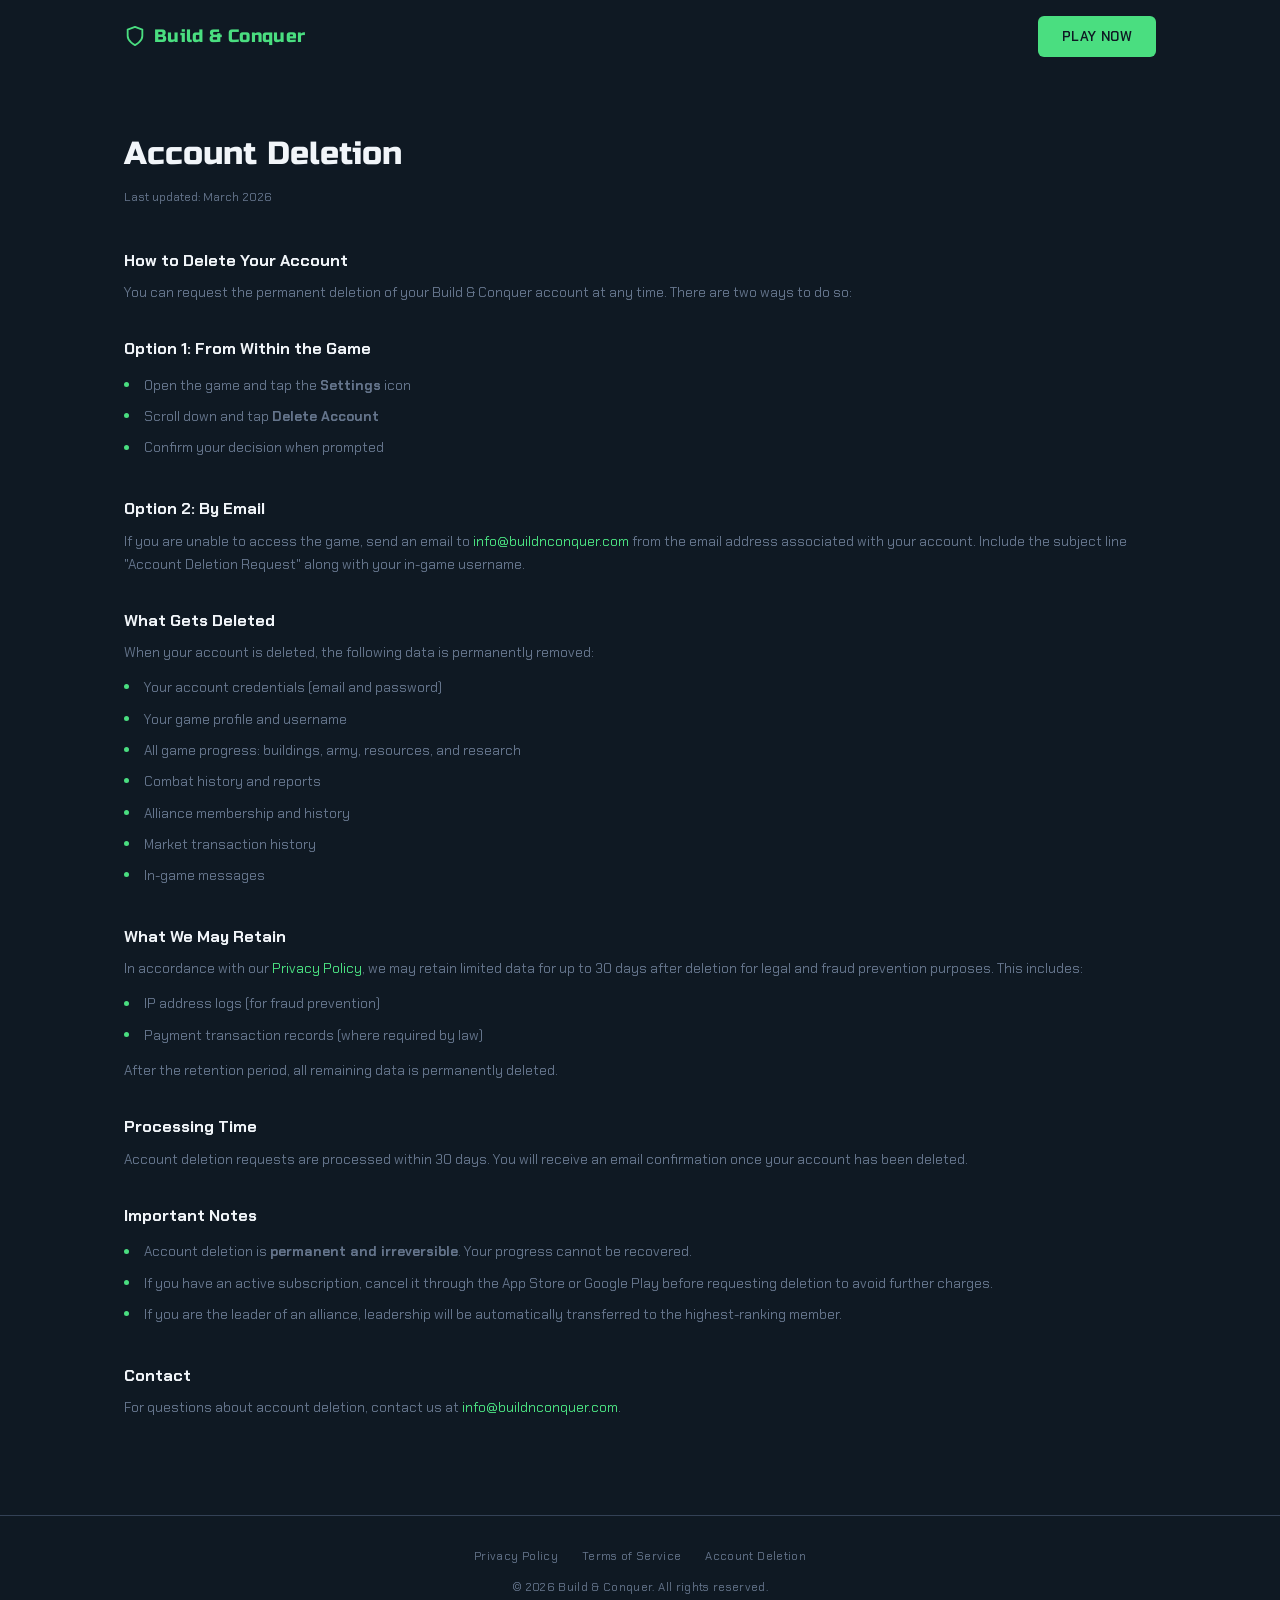
==== deletion.html @ 59bf1e30 "Add account deletion page and footer links" ====
<!DOCTYPE html>
<html lang="en">
<head>
  <meta charset="UTF-8">
  <meta name="viewport" content="width=device-width, initial-scale=1.0">
  <meta name="theme-color" content="#0f1923">
  <meta name="description" content="Build & Conquer - Account Deletion">
  <title>Account Deletion - Build & Conquer</title>
  <link rel="preconnect" href="https://fonts.googleapis.com">
  <link rel="preconnect" href="https://fonts.gstatic.com" crossorigin>
  <link href="https://fonts.googleapis.com/css2?family=Chakra+Petch:wght@300;400;500;600;700&family=Russo+One&display=swap" rel="stylesheet">
  <link rel="stylesheet" href="styles.css">
</head>
<body>

  <!-- Nav -->
  <nav class="nav scrolled" id="nav">
    <div class="container nav-inner">
      <a href="index.html" class="nav-logo">
        <svg viewBox="0 0 24 24" fill="none" stroke="currentColor" stroke-width="2" stroke-linecap="round" stroke-linejoin="round"><path d="M12 22s8-4 8-10V5l-8-3-8 3v7c0 6 8 10 8 10z"/></svg>
        Build &amp; Conquer
      </a>
      <a href="/register" class="btn btn-cta">Play Now</a>
    </div>
  </nav>

  <main class="legal-content">
    <div class="container">
      <h1>Account Deletion</h1>
      <p class="legal-updated">Last updated: March 2026</p>

      <section>
        <h2>How to Delete Your Account</h2>
        <p>You can request the permanent deletion of your Build & Conquer account at any time. There are two ways to do so:</p>
      </section>

      <section>
        <h2>Option 1: From Within the Game</h2>
        <ul>
          <li>Open the game and tap the <strong>Settings</strong> icon</li>
          <li>Scroll down and tap <strong>Delete Account</strong></li>
          <li>Confirm your decision when prompted</li>
        </ul>
      </section>

      <section>
        <h2>Option 2: By Email</h2>
        <p>If you are unable to access the game, send an email to <a href="mailto:info@buildnconquer.com">info@buildnconquer.com</a> from the email address associated with your account. Include the subject line "Account Deletion Request" along with your in-game username.</p>
      </section>

      <section>
        <h2>What Gets Deleted</h2>
        <p>When your account is deleted, the following data is permanently removed:</p>
        <ul>
          <li>Your account credentials (email and password)</li>
          <li>Your game profile and username</li>
          <li>All game progress: buildings, army, resources, and research</li>
          <li>Combat history and reports</li>
          <li>Alliance membership and history</li>
          <li>Market transaction history</li>
          <li>In-game messages</li>
        </ul>
      </section>

      <section>
        <h2>What We May Retain</h2>
        <p>In accordance with our <a href="privacy.html">Privacy Policy</a>, we may retain limited data for up to 30 days after deletion for legal and fraud prevention purposes. This includes:</p>
        <ul>
          <li>IP address logs (for fraud prevention)</li>
          <li>Payment transaction records (where required by law)</li>
        </ul>
        <p>After the retention period, all remaining data is permanently deleted.</p>
      </section>

      <section>
        <h2>Processing Time</h2>
        <p>Account deletion requests are processed within 30 days. You will receive an email confirmation once your account has been deleted.</p>
      </section>

      <section>
        <h2>Important Notes</h2>
        <ul>
          <li>Account deletion is <strong>permanent and irreversible</strong>. Your progress cannot be recovered.</li>
          <li>If you have an active subscription, cancel it through the App Store or Google Play before requesting deletion to avoid further charges.</li>
          <li>If you are the leader of an alliance, leadership will be automatically transferred to the highest-ranking member.</li>
        </ul>
      </section>

      <section>
        <h2>Contact</h2>
        <p>For questions about account deletion, contact us at <a href="mailto:info@buildnconquer.com">info@buildnconquer.com</a>.</p>
      </section>
    </div>
  </main>

  <!-- Footer -->
  <footer>
    <div class="container">
      <div class="footer-links">
        <a href="privacy.html">Privacy Policy</a>
        <a href="terms.html">Terms of Service</a>
        <a href="deletion.html">Account Deletion</a>
      </div>
      <p>&copy; 2026 Build &amp; Conquer. All rights reserved.</p>
    </div>
  </footer>

  <script>
    const nav = document.getElementById('nav');
    window.addEventListener('scroll', () => {
      nav.classList.toggle('scrolled', window.scrollY > 40);
    }, { passive: true });
  </script>

</body>
</html>
---- styles.css ----
:root {
  --bg: #0f1923;
  --surface: #162230;
  --primary: #1a2332;
  --primary-light: #243447;
  --accent: #4ade80;
  --accent-dark: #22c55e;
  --accent-glow: rgba(74, 222, 128, 0.25);
  --gold: #fbbf24;
  --gold-dark: #f59e0b;
  --info: #38bdf8;
  --info-dark: #0ea5e9;
  --danger: #ef4444;
  --danger-dark: #dc2626;
  --muted: #64748b;
  --border: #334155;
  --text: #e2e8f0;
  --text-bright: #f1f5f9;
}

*, *::before, *::after {
  box-sizing: border-box;
  margin: 0;
  padding: 0;
}

html {
  scroll-behavior: smooth;
}

body {
  font-family: 'Chakra Petch', -apple-system, BlinkMacSystemFont, sans-serif;
  background: var(--bg);
  color: var(--text);
  -webkit-font-smoothing: antialiased;
  -moz-osx-font-smoothing: grayscale;
  overflow-x: hidden;
  line-height: 1.6;
}

h1, h2, h3, .nav-logo, .highlight-number, .cta-title {
  font-family: 'Russo One', sans-serif;
  font-weight: 400;
}

.container {
  max-width: 1080px;
  margin: 0 auto;
  padding: 0 1.5rem;
}

a { text-decoration: none; color: inherit; }

/* ---- Scrollbar ---- */
::-webkit-scrollbar { width: 6px; }
::-webkit-scrollbar-track { background: var(--bg); }
::-webkit-scrollbar-thumb { background: var(--border); border-radius: 3px; }

/* ---- Nav ---- */
.nav {
  position: fixed;
  top: 0;
  left: 0;
  right: 0;
  z-index: 100;
  padding: 1rem 0;
  transition: background 0.3s, box-shadow 0.3s, padding 0.3s;
}

.nav.scrolled {
  background: rgba(15, 25, 35, 0.95);
  backdrop-filter: blur(12px);
  -webkit-backdrop-filter: blur(12px);
  box-shadow: 0 1px 0 var(--border);
  padding: 0.6rem 0;
}

.nav-inner {
  display: flex;
  align-items: center;
  justify-content: space-between;
}

.nav-logo {
  font-size: 1.15rem;
  color: var(--accent);
  letter-spacing: 0.02em;
  display: flex;
  align-items: center;
  gap: 0.5rem;
}

.nav-logo svg {
  width: 22px;
  height: 22px;
}

.btn {
  display: inline-flex;
  align-items: center;
  justify-content: center;
  font-family: 'Chakra Petch', sans-serif;
  font-weight: 600;
  border: none;
  cursor: pointer;
  transition: all 0.2s;
}

.btn-cta {
  background: var(--accent);
  color: var(--bg);
  padding: 0.6rem 1.5rem;
  border-radius: 6px;
  font-size: 0.85rem;
  letter-spacing: 0.03em;
  text-transform: uppercase;
}

.btn-cta:hover {
  background: var(--accent-dark);
  box-shadow: 0 0 20px var(--accent-glow);
  transform: translateY(-1px);
}

.btn-cta-large {
  padding: 1rem 3rem;
  font-size: 1.05rem;
  border-radius: 8px;
  box-shadow: 0 0 30px var(--accent-glow);
}

.btn-cta-large:hover {
  box-shadow: 0 0 50px var(--accent-glow), 0 0 80px rgba(74, 222, 128, 0.1);
}

/* ---- Icon helpers ---- */
.icon {
  display: inline-flex;
  align-items: center;
  justify-content: center;
  flex-shrink: 0;
}

.icon svg {
  width: 100%;
  height: 100%;
}

.icon-sm { width: 20px; height: 20px; }
.icon-md { width: 28px; height: 28px; }
.icon-lg { width: 36px; height: 36px; }
.icon-xl { width: 48px; height: 48px; }

/* ---- Section ---- */
.section {
  padding: 5rem 0;
  position: relative;
}

.section-alt {
  background: var(--surface);
}

.section-header {
  margin-bottom: 2.5rem;
}

.section-label {
  display: inline-flex;
  align-items: center;
  gap: 0.5rem;
  font-size: 0.7rem;
  font-weight: 700;
  text-transform: uppercase;
  letter-spacing: 0.15em;
  color: var(--muted);
  margin-bottom: 0.75rem;
}

.section-label::before {
  content: '';
  display: block;
  width: 20px;
  height: 1px;
  background: var(--muted);
}

.section-title {
  font-size: clamp(1.5rem, 4vw, 2rem);
  color: var(--text-bright);
  margin-bottom: 0.5rem;
  line-height: 1.2;
}

.section-subtitle {
  color: var(--muted);
  font-size: 0.9rem;
  max-width: 560px;
  line-height: 1.7;
}

/* ---- Hero ---- */
.hero {
  min-height: 100vh;
  display: flex;
  align-items: center;
  justify-content: center;
  text-align: center;
  position: relative;
  overflow: hidden;
}

.hero::before {
  content: '';
  position: absolute;
  inset: 0;
  background:
    radial-gradient(ellipse 80% 60% at 50% 40%, rgba(26, 35, 50, 0.8) 0%, transparent 70%),
    radial-gradient(circle at 50% 50%, rgba(74, 222, 128, 0.03) 0%, transparent 50%);
  pointer-events: none;
}

.hero-grid {
  position: absolute;
  inset: 0;
  background-image:
    linear-gradient(rgba(51, 65, 85, 0.08) 1px, transparent 1px),
    linear-gradient(90deg, rgba(51, 65, 85, 0.08) 1px, transparent 1px);
  background-size: 60px 60px;
  mask-image: radial-gradient(ellipse 70% 60% at 50% 50%, black 20%, transparent 70%);
  -webkit-mask-image: radial-gradient(ellipse 70% 60% at 50% 50%, black 20%, transparent 70%);
}

.hero-radar {
  position: absolute;
  width: 600px;
  height: 600px;
  top: 50%;
  left: 50%;
  transform: translate(-50%, -50%);
  border-radius: 50%;
  pointer-events: none;
  opacity: 0.08;
}

.hero-radar::before {
  content: '';
  position: absolute;
  inset: 0;
  border: 1px solid var(--accent);
  border-radius: 50%;
}

.hero-radar::after {
  content: '';
  position: absolute;
  top: 50%;
  left: 50%;
  width: 50%;
  height: 2px;
  background: linear-gradient(90deg, var(--accent), transparent);
  transform-origin: left center;
  animation: radar-sweep 6s linear infinite;
}

@keyframes radar-sweep {
  from { transform: rotate(0deg); }
  to { transform: rotate(360deg); }
}

.hero-content {
  position: relative;
  z-index: 2;
  padding: 2rem 1.5rem;
}

.hero-badge {
  display: inline-flex;
  align-items: center;
  gap: 0.5rem;
  text-transform: uppercase;
  letter-spacing: 0.25em;
  font-size: 0.7rem;
  font-weight: 600;
  color: var(--muted);
  margin-bottom: 1.5rem;
  padding: 0.4rem 1rem;
  border: 1px solid var(--border);
  border-radius: 4px;
  background: rgba(26, 35, 50, 0.5);
}

.hero-badge .dot {
  width: 6px;
  height: 6px;
  border-radius: 50%;
  background: var(--accent);
  animation: pulse-dot 2s ease-in-out infinite;
}

@keyframes pulse-dot {
  0%, 100% { opacity: 1; }
  50% { opacity: 0.3; }
}

.hero-title {
  font-size: clamp(2.75rem, 9vw, 5rem);
  color: var(--text-bright);
  line-height: 1.05;
  margin-bottom: 0.25rem;
}

.hero-title span {
  color: var(--accent);
}

.hero-tagline {
  font-size: clamp(1rem, 2.5vw, 1.2rem);
  color: var(--muted);
  margin-bottom: 2.5rem;
  font-weight: 400;
  letter-spacing: 0.02em;
}

.hero-cta-group {
  display: flex;
  align-items: center;
  justify-content: center;
  gap: 1rem;
  flex-wrap: wrap;
}

.hero-meta {
  display: flex;
  align-items: center;
  justify-content: center;
  gap: 0.35rem;
  font-size: 0.75rem;
  color: var(--muted);
  font-weight: 500;
}

/* ---- Store badges ---- */
.store-badge {
  display: inline-block;
  transition: transform 0.2s, opacity 0.2s;
  opacity: 0.9;
}

.store-badge:hover {
  transform: translateY(-2px);
  opacity: 1;
}

.store-badge img {
  height: 54px;
  width: auto;
  display: block;
}

@media (max-width: 400px) {
  .store-badge img {
    height: 44px;
  }
}

.scroll-indicator {
  position: absolute;
  bottom: 2rem;
  left: 50%;
  transform: translateX(-50%);
  animation: float-down 2.5s ease-in-out infinite;
  color: var(--muted);
}

.scroll-indicator svg {
  width: 24px;
  height: 24px;
}

@keyframes float-down {
  0%, 100% { transform: translateX(-50%) translateY(0); opacity: 0.6; }
  50% { transform: translateX(-50%) translateY(10px); opacity: 1; }
}

/* ---- Highlights ---- */
.highlights {
  padding: 3rem 0;
  border-bottom: 1px solid var(--border);
}

.highlights-grid {
  display: grid;
  grid-template-columns: repeat(2, 1fr);
  gap: 1rem;
}

.highlight-card {
  background: var(--primary);
  border: 1px solid var(--border);
  border-radius: 8px;
  padding: 1.25rem 1rem;
  text-align: center;
  position: relative;
  overflow: hidden;
}

.highlight-card::before {
  content: '';
  position: absolute;
  top: 0;
  left: 0;
  right: 0;
  height: 2px;
}

.highlight-card:nth-child(1)::before { background: var(--gold); }
.highlight-card:nth-child(2)::before { background: var(--danger); }
.highlight-card:nth-child(3)::before { background: var(--accent); }
.highlight-card:nth-child(4)::before { background: var(--info); }

.highlight-icon {
  margin-bottom: 0.5rem;
  display: flex;
  justify-content: center;
}

.highlight-icon svg {
  width: 28px;
  height: 28px;
}

.highlight-number {
  font-size: 1.3rem;
  line-height: 1.2;
}

.highlight-label {
  font-size: 0.7rem;
  color: var(--muted);
  text-transform: uppercase;
  letter-spacing: 0.05em;
  margin-top: 0.15rem;
  font-weight: 500;
}

/* ---- Cards Grid ---- */
.grid-2 {
  display: grid;
  grid-template-columns: 1fr;
  gap: 1rem;
}

.card {
  background: var(--primary);
  border: 1px solid var(--border);
  border-radius: 8px;
  padding: 1.5rem;
  transition: border-color 0.2s, transform 0.2s, box-shadow 0.2s;
  cursor: default;
}

.card:hover {
  border-color: var(--primary-light);
  transform: translateY(-2px);
}

.card-header {
  display: flex;
  align-items: center;
  gap: 0.75rem;
  margin-bottom: 0.75rem;
}

.card-icon-wrap {
  width: 40px;
  height: 40px;
  border-radius: 8px;
  display: flex;
  align-items: center;
  justify-content: center;
  flex-shrink: 0;
}

.card-icon-wrap svg {
  width: 22px;
  height: 22px;
}

.card-title {
  font-family: 'Chakra Petch', sans-serif;
  font-weight: 700;
  font-size: 0.95rem;
  color: var(--text-bright);
}

.card-text {
  color: var(--muted);
  font-size: 0.8rem;
  line-height: 1.6;
}

/* Category colors */
.card-production .card-icon-wrap { background: rgba(74, 222, 128, 0.1); }
.card-production .card-icon-wrap svg { color: var(--accent); }
.card-production { border-top: 2px solid rgba(74, 222, 128, 0.3); }

.card-military .card-icon-wrap { background: rgba(239, 68, 68, 0.1); }
.card-military .card-icon-wrap svg { color: var(--danger); }
.card-military { border-top: 2px solid rgba(239, 68, 68, 0.3); }

.card-defense .card-icon-wrap { background: rgba(56, 189, 248, 0.1); }
.card-defense .card-icon-wrap svg { color: var(--info); }
.card-defense { border-top: 2px solid rgba(56, 189, 248, 0.3); }

.card-support .card-icon-wrap { background: rgba(251, 191, 36, 0.1); }
.card-support .card-icon-wrap svg { color: var(--gold); }
.card-support { border-top: 2px solid rgba(251, 191, 36, 0.3); }

.category-badge {
  display: inline-block;
  font-size: 0.6rem;
  font-weight: 700;
  text-transform: uppercase;
  letter-spacing: 0.08em;
  padding: 0.15rem 0.5rem;
  border-radius: 3px;
}

.badge-production { background: rgba(74, 222, 128, 0.12); color: var(--accent); }
.badge-military { background: rgba(239, 68, 68, 0.12); color: var(--danger); }
.badge-defense { background: rgba(56, 189, 248, 0.12); color: var(--info); }
.badge-support { background: rgba(251, 191, 36, 0.12); color: var(--gold); }

/* ---- Resources ---- */
.resource-grid {
  display: grid;
  grid-template-columns: repeat(2, 1fr);
  gap: 1rem;
  margin-bottom: 2rem;
}

.resource-card {
  background: var(--primary);
  border: 1px solid var(--border);
  border-radius: 8px;
  padding: 1.25rem;
  text-align: center;
  transition: border-color 0.2s, transform 0.2s;
}

.resource-card:hover {
  border-color: var(--primary-light);
  transform: translateY(-1px);
}

.resource-icon {
  display: flex;
  justify-content: center;
  margin-bottom: 0.5rem;
}

.resource-icon svg {
  width: 32px;
  height: 32px;
}

.resource-name {
  font-weight: 700;
  font-size: 0.85rem;
  color: var(--text-bright);
}

.resource-desc {
  font-size: 0.7rem;
  color: var(--muted);
  margin-top: 0.1rem;
}

.advanced-resources {
  text-align: center;
}

.advanced-label {
  font-size: 0.65rem;
  color: var(--muted);
  text-transform: uppercase;
  letter-spacing: 0.15em;
  margin-bottom: 0.75rem;
  font-weight: 600;
}

.pill {
  display: inline-block;
  background: var(--primary-light);
  border: 1px solid var(--border);
  border-radius: 20px;
  padding: 0.3rem 0.8rem;
  font-size: 0.7rem;
  font-weight: 600;
  color: var(--muted);
  margin: 0.2rem;
  transition: border-color 0.2s, color 0.2s;
}

.pill:hover {
  border-color: var(--muted);
  color: var(--text);
}

/* ---- Split section ---- */
.split {
  display: grid;
  grid-template-columns: 1fr;
  gap: 2.5rem;
}

.panel {
  background: var(--primary);
  border: 1px solid var(--border);
  border-radius: 8px;
  padding: 1.5rem;
}

.panel-title {
  font-family: 'Chakra Petch', sans-serif;
  font-weight: 700;
  font-size: 1rem;
  display: flex;
  align-items: center;
  gap: 0.6rem;
  margin-bottom: 1.25rem;
  color: var(--text-bright);
}

.panel-title svg {
  width: 20px;
  height: 20px;
}

.unit-list {
  list-style: none;
}

.unit-list li {
  display: flex;
  align-items: center;
  gap: 0.75rem;
  padding: 0.7rem 0;
  border-bottom: 1px solid rgba(51, 65, 85, 0.5);
  font-size: 0.85rem;
}

.unit-list li:last-child { border-bottom: none; }

.unit-icon {
  width: 36px;
  height: 36px;
  border-radius: 6px;
  display: flex;
  align-items: center;
  justify-content: center;
  flex-shrink: 0;
}

.unit-icon svg {
  width: 20px;
  height: 20px;
}

.unit-icon.infantry { background: rgba(74, 222, 128, 0.1); color: var(--accent); }
.unit-icon.vehicle { background: rgba(251, 191, 36, 0.1); color: var(--gold); }
.unit-icon.aircraft { background: rgba(56, 189, 248, 0.1); color: var(--info); }
.unit-icon.naval { background: rgba(239, 68, 68, 0.1); color: var(--danger); }

.unit-name { font-weight: 600; color: var(--text-bright); }
.unit-desc { color: var(--muted); font-size: 0.8rem; }

.composition-note {
  margin-top: 1rem;
  padding: 0.75rem 1rem;
  background: rgba(74, 222, 128, 0.06);
  border: 1px solid rgba(74, 222, 128, 0.15);
  border-radius: 6px;
  font-size: 0.78rem;
  color: var(--accent);
  display: flex;
  align-items: center;
  gap: 0.5rem;
}

.combat-list {
  list-style: none;
}

.combat-list li {
  padding: 0.55rem 0;
  padding-left: 1.25rem;
  position: relative;
  font-size: 0.85rem;
  color: var(--text);
  line-height: 1.5;
}

.combat-list li::before {
  content: '';
  position: absolute;
  left: 0;
  top: 50%;
  transform: translateY(-50%);
  width: 5px;
  height: 5px;
  border-radius: 50%;
  background: var(--danger);
}

/* ---- Spy cards ---- */
.spy-grid {
  display: grid;
  grid-template-columns: 1fr;
  gap: 1rem;
}

.spy-card {
  background: var(--primary);
  border: 1px solid rgba(56, 189, 248, 0.12);
  border-radius: 8px;
  padding: 1.5rem;
  transition: border-color 0.2s, transform 0.2s;
}

.spy-card:hover {
  border-color: rgba(56, 189, 248, 0.3);
  transform: translateY(-2px);
}

.spy-card-icon {
  width: 44px;
  height: 44px;
  border-radius: 10px;
  background: rgba(56, 189, 248, 0.08);
  display: flex;
  align-items: center;
  justify-content: center;
  margin-bottom: 0.85rem;
}

.spy-card-icon svg {
  width: 22px;
  height: 22px;
  color: var(--info);
}

.spy-card-title {
  font-weight: 700;
  font-size: 0.9rem;
  color: var(--text-bright);
  margin-bottom: 0.35rem;
}

.spy-card-text {
  color: var(--muted);
  font-size: 0.8rem;
  line-height: 1.6;
}

/* ---- Research ---- */
.research-grid {
  display: grid;
  grid-template-columns: repeat(2, 1fr);
  gap: 1rem;
}

.research-card {
  background: var(--primary);
  border: 1px solid var(--border);
  border-radius: 8px;
  padding: 1.5rem;
  text-align: center;
  transition: border-color 0.2s, transform 0.2s;
}

.research-card:hover {
  border-color: var(--primary-light);
  transform: translateY(-2px);
}

.research-icon {
  width: 48px;
  height: 48px;
  border-radius: 12px;
  display: flex;
  align-items: center;
  justify-content: center;
  margin: 0 auto 0.75rem;
}

.research-icon svg {
  width: 24px;
  height: 24px;
}

.research-icon.combat { background: rgba(239, 68, 68, 0.1); color: var(--danger); }
.research-icon.economy { background: rgba(251, 191, 36, 0.1); color: var(--gold); }
.research-icon.intel { background: rgba(56, 189, 248, 0.1); color: var(--info); }
.research-icon.infra { background: rgba(74, 222, 128, 0.1); color: var(--accent); }

.research-name {
  font-weight: 700;
  font-size: 0.9rem;
  color: var(--text-bright);
  margin-bottom: 0.25rem;
}

.research-desc {
  font-size: 0.78rem;
  color: var(--muted);
  margin-bottom: 0.5rem;
}

.research-tier {
  font-size: 0.6rem;
  color: var(--muted);
  text-transform: uppercase;
  letter-spacing: 0.12em;
  font-weight: 600;
}

/* ---- Social (Market & Alliance) ---- */
.social-grid {
  display: grid;
  grid-template-columns: 1fr;
  gap: 1.5rem;
}

.social-card {
  background: var(--primary);
  border: 1px solid var(--border);
  border-radius: 8px;
  padding: 1.5rem;
}

.social-card.market { border-left: 3px solid var(--gold); }
.social-card.alliance { border-left: 3px solid var(--info); }

.social-title {
  font-family: 'Chakra Petch', sans-serif;
  font-weight: 700;
  font-size: 1.05rem;
  margin-bottom: 1rem;
  display: flex;
  align-items: center;
  gap: 0.6rem;
  color: var(--text-bright);
}

.social-title svg {
  width: 22px;
  height: 22px;
}

.feature-list {
  list-style: none;
}

.feature-list li {
  padding: 0.4rem 0;
  padding-left: 1.5rem;
  position: relative;
  font-size: 0.82rem;
  color: var(--text);
  line-height: 1.5;
}

.feature-list li::before {
  content: '';
  position: absolute;
  left: 0;
  top: 0.85rem;
  width: 8px;
  height: 1px;
}

.market .feature-list li::before { background: var(--gold); }
.alliance .feature-list li::before { background: var(--info); }

/* ---- Progression ---- */
.progression-grid {
  display: grid;
  grid-template-columns: 1fr;
  gap: 1rem;
}

.progression-card {
  background: var(--primary);
  border: 1px solid var(--border);
  border-radius: 8px;
  padding: 1.5rem;
  display: flex;
  gap: 1rem;
  align-items: flex-start;
  transition: border-color 0.2s;
}

.progression-card:hover {
  border-color: var(--primary-light);
}

.progression-icon {
  width: 48px;
  height: 48px;
  border-radius: 10px;
  display: flex;
  align-items: center;
  justify-content: center;
  flex-shrink: 0;
}

.progression-icon svg {
  width: 24px;
  height: 24px;
}

.progression-icon.achievements { background: rgba(251, 191, 36, 0.1); color: var(--gold); }
.progression-icon.rank { background: rgba(239, 68, 68, 0.1); color: var(--danger); }
.progression-icon.pass { background: rgba(74, 222, 128, 0.1); color: var(--accent); }

.progression-title {
  font-weight: 700;
  font-size: 0.9rem;
  color: var(--text-bright);
  margin-bottom: 0.25rem;
}

.progression-text {
  font-size: 0.8rem;
  color: var(--muted);
  line-height: 1.6;
}

/* ---- CTA Final ---- */
.cta-final {
  padding: 6rem 0;
  text-align: center;
  position: relative;
  overflow: hidden;
}

.cta-final::before {
  content: '';
  position: absolute;
  inset: 0;
  background: radial-gradient(ellipse 60% 50% at 50% 50%, rgba(74, 222, 128, 0.04) 0%, transparent 70%);
  pointer-events: none;
}

.cta-title {
  font-size: clamp(1.75rem, 5vw, 2.75rem);
  color: var(--text-bright);
  margin-bottom: 0.5rem;
  position: relative;
}

.cta-subtitle {
  color: var(--muted);
  margin-bottom: 2.5rem;
  font-size: 1rem;
  position: relative;
}

/* ---- HUD decoration ---- */
.hud-bracket {
  position: relative;
}

.hud-bracket::before,
.hud-bracket::after {
  content: '';
  position: absolute;
  width: 20px;
  height: 20px;
  pointer-events: none;
  opacity: 0.2;
}

.hud-bracket::before {
  top: -8px;
  left: -8px;
  border-top: 2px solid var(--accent);
  border-left: 2px solid var(--accent);
}

.hud-bracket::after {
  bottom: -8px;
  right: -8px;
  border-bottom: 2px solid var(--accent);
  border-right: 2px solid var(--accent);
}

/* ---- Legal pages ---- */
.legal-content {
  padding: 6rem 0 3rem;
}

.legal-content h1 {
  font-size: clamp(1.5rem, 4vw, 2rem);
  color: var(--text-bright);
  margin-bottom: 0.5rem;
}

.legal-content .legal-updated {
  font-size: 0.75rem;
  color: var(--muted);
  margin-bottom: 2.5rem;
}

.legal-content section {
  margin-bottom: 2rem;
}

.legal-content h2 {
  font-size: 1rem;
  color: var(--text-bright);
  margin-bottom: 0.5rem;
  font-family: 'Chakra Petch', sans-serif;
  font-weight: 700;
}

.legal-content p {
  font-size: 0.85rem;
  color: var(--muted);
  line-height: 1.7;
  margin-bottom: 0.5rem;
}

.legal-content ul {
  list-style: none;
  margin: 0.5rem 0;
}

.legal-content li {
  padding: 0.3rem 0;
  padding-left: 1.25rem;
  position: relative;
  font-size: 0.85rem;
  color: var(--muted);
  line-height: 1.6;
}

.legal-content li::before {
  content: '';
  position: absolute;
  left: 0;
  top: 0.75rem;
  width: 5px;
  height: 5px;
  border-radius: 50%;
  background: var(--accent);
}

.legal-content .subtitle {
  font-weight: 600;
  color: var(--text);
  font-size: 0.85rem;
  margin-bottom: 0.25rem;
  margin-top: 0.75rem;
}

.legal-content a {
  color: var(--accent);
}

.legal-content a:hover {
  text-decoration: underline;
}

/* ---- Footer ---- */
footer {
  border-top: 1px solid var(--border);
  padding: 2rem 0;
  text-align: center;
  color: var(--muted);
  font-size: 0.72rem;
  letter-spacing: 0.03em;
}

.footer-links {
  display: flex;
  justify-content: center;
  gap: 1.5rem;
  margin-bottom: 0.75rem;
}

.footer-links a {
  color: var(--muted);
  text-decoration: none;
  transition: color 0.2s;
}

.footer-links a:hover {
  color: var(--accent);
}

/* ---- Scroll reveal ---- */
.reveal {
  opacity: 0;
  transform: translateY(20px);
  transition: opacity 0.6s ease, transform 0.6s ease;
}

.reveal.visible {
  opacity: 1;
  transform: translateY(0);
}

@media (prefers-reduced-motion: reduce) {
  .reveal {
    opacity: 1;
    transform: none;
    transition: none;
  }
  .hero-radar::after { animation: none; }
  .hero-badge .dot { animation: none; }
  .scroll-indicator { animation: none; }
  html { scroll-behavior: auto; }
}

/* ---- Desktop ---- */
@media (min-width: 768px) {
  .section { padding: 6rem 0; }

  .grid-2 { grid-template-columns: repeat(2, 1fr); gap: 1.25rem; }

  .highlights-grid { grid-template-columns: repeat(4, 1fr); }

  .resource-grid { grid-template-columns: repeat(4, 1fr); }

  .split { grid-template-columns: 1fr 1fr; }

  .spy-grid { grid-template-columns: repeat(3, 1fr); }

  .social-grid { grid-template-columns: 1fr 1fr; }

  .progression-grid { grid-template-columns: repeat(3, 1fr); }

  .progression-card {
    flex-direction: column;
    text-align: center;
  }

  .progression-icon { align-self: center; }

  .legal-content { padding: 8rem 0 4rem; }
}
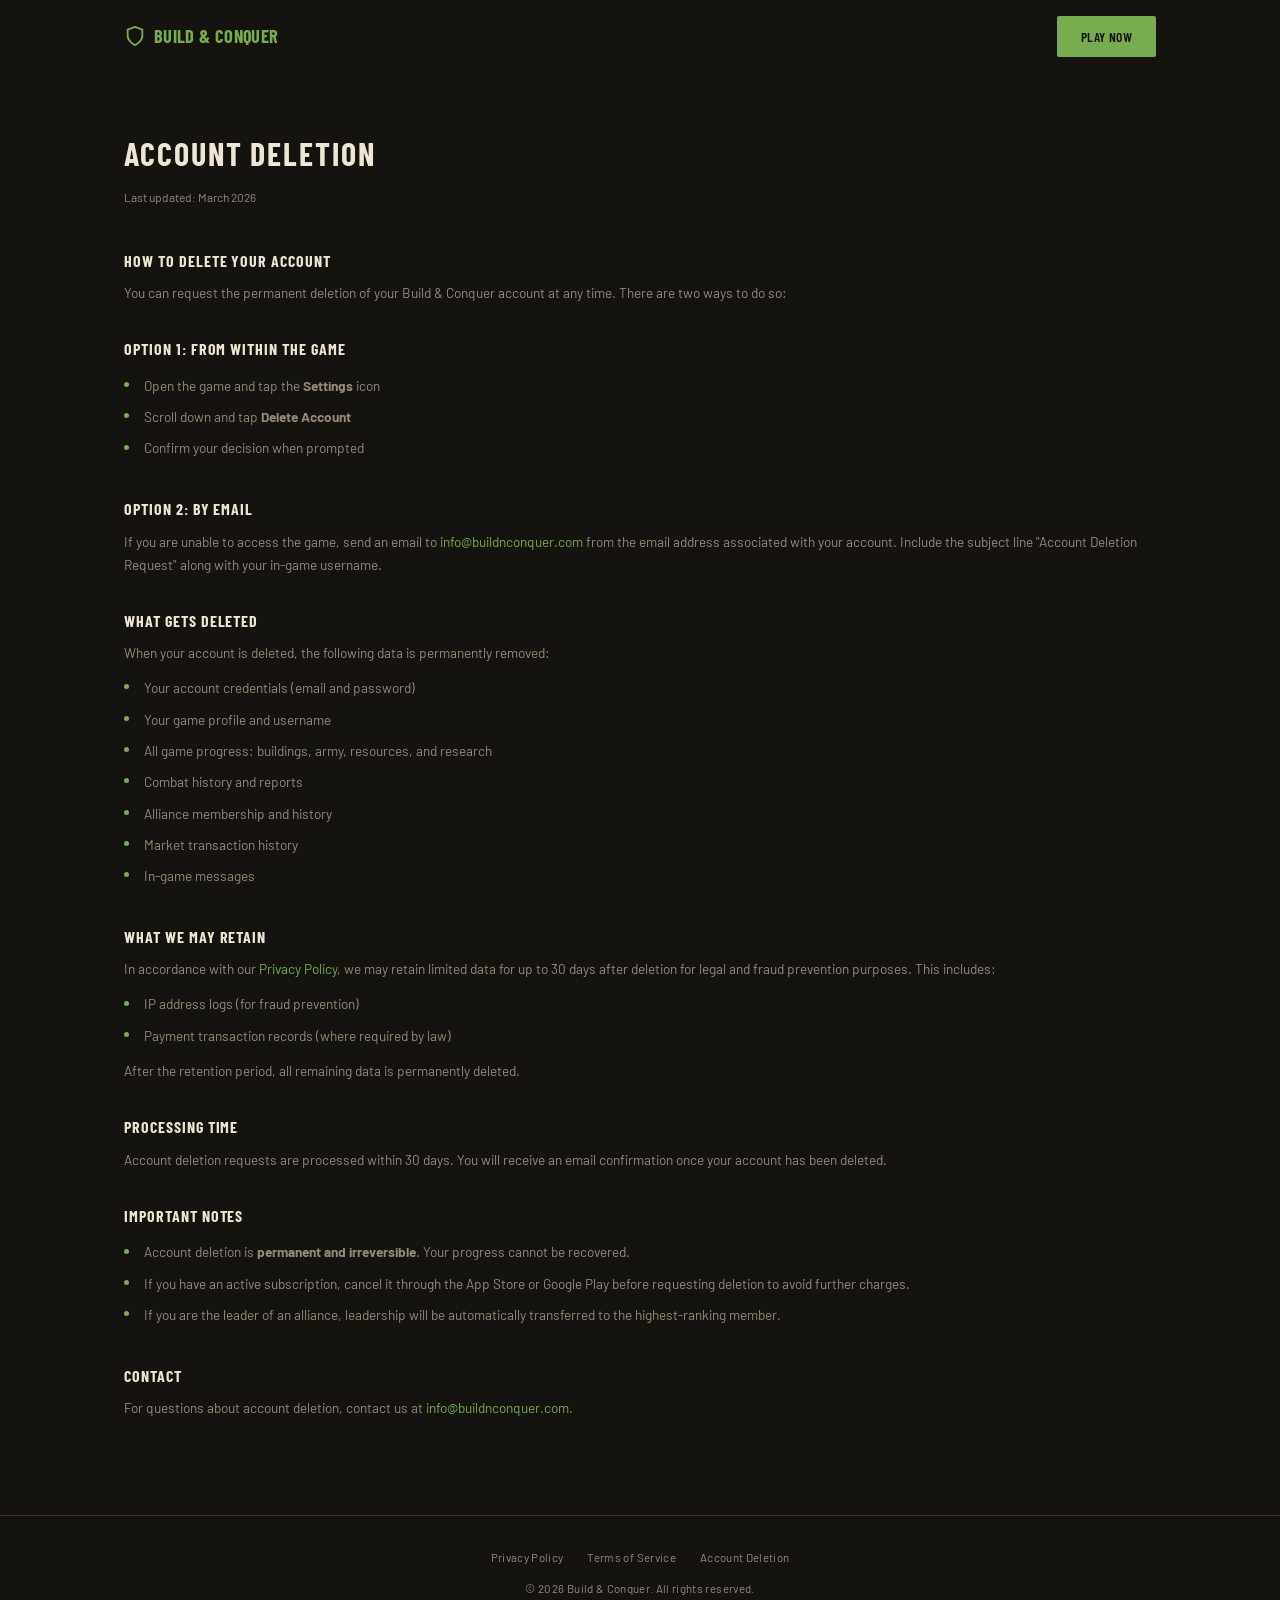
==== commit 651f8d17: "Re-theme to the Plotting Table redesign - Palette: warm night map, paper ink, army green (tokens in " ====
--- a/deletion.html
+++ b/deletion.html
@@ -8,7 +8,9 @@
   <title>Account Deletion - Build & Conquer</title>
   <link rel="preconnect" href="https://fonts.googleapis.com">
   <link rel="preconnect" href="https://fonts.gstatic.com" crossorigin>
-  <link href="https://fonts.googleapis.com/css2?family=Chakra+Petch:wght@300;400;500;600;700&family=Russo+One&display=swap" rel="stylesheet">
+  <link href="https://fonts.googleapis.com/css2?family=Barlow:wght@400;500;600;700&family=Barlow+Condensed:wght@500;600;700&display=swap" rel="stylesheet">
+  <link rel="icon" type="image/png" href="favicon.png">
+  <link rel="apple-touch-icon" href="apple-touch-icon.png">
   <link rel="stylesheet" href="styles.css">
 </head>
 <body>
--- a/styles.css
+++ b/styles.css
@@ -1,21 +1,22 @@
 :root {
-  --bg: #0f1923;
-  --surface: #162230;
-  --primary: #1a2332;
-  --primary-light: #243447;
-  --accent: #4ade80;
-  --accent-dark: #22c55e;
-  --accent-glow: rgba(74, 222, 128, 0.25);
-  --gold: #fbbf24;
-  --gold-dark: #f59e0b;
-  --info: #38bdf8;
-  --info-dark: #0ea5e9;
-  --danger: #ef4444;
-  --danger-dark: #dc2626;
-  --muted: #64748b;
-  --border: #334155;
-  --text: #e2e8f0;
-  --text-bright: #f1f5f9;
+  /* Plotting Table palette (app DESIGN.md): warm night map, paper ink, army green */
+  --bg: #15130f;
+  --surface: #1b1813;
+  --primary: #110f0c;
+  --primary-light: #221e18;
+  --accent: #77ad4e;
+  --accent-dark: #5e8f3b;
+  --accent-glow: rgba(0, 0, 0, 0.45);
+  --gold: #e8d15b;
+  --gold-dark: #cfb43c;
+  --info: #e8a447;
+  --info-dark: #c98a33;
+  --danger: #f07263;
+  --danger-dark: #d9574a;
+  --muted: #958b7a;
+  --border: #3a342a;
+  --text: #e2dac8;
+  --text-bright: #eee6d4;
 }
 
 *, *::before, *::after {
@@ -29,7 +30,7 @@
 }
 
 body {
-  font-family: 'Chakra Petch', -apple-system, BlinkMacSystemFont, sans-serif;
+  font-family: 'Barlow', -apple-system, BlinkMacSystemFont, sans-serif;
   background: var(--bg);
   color: var(--text);
   -webkit-font-smoothing: antialiased;
@@ -39,8 +40,10 @@
 }
 
 h1, h2, h3, .nav-logo, .highlight-number, .cta-title {
-  font-family: 'Russo One', sans-serif;
-  font-weight: 400;
+  font-family: 'Barlow Condensed', sans-serif;
+  font-weight: 700;
+  text-transform: uppercase;
+  letter-spacing: 0.06em;
 }
 
 .container {
@@ -68,7 +71,7 @@
 }
 
 .nav.scrolled {
-  background: rgba(15, 25, 35, 0.95);
+  background: rgba(21, 19, 15, 0.95);
   backdrop-filter: blur(12px);
   -webkit-backdrop-filter: blur(12px);
   box-shadow: 0 1px 0 var(--border);
@@ -99,7 +102,7 @@
   display: inline-flex;
   align-items: center;
   justify-content: center;
-  font-family: 'Chakra Petch', sans-serif;
+  font-family: 'Barlow Condensed', sans-serif;
   font-weight: 600;
   border: none;
   cursor: pointer;
@@ -110,7 +113,7 @@
   background: var(--accent);
   color: var(--bg);
   padding: 0.6rem 1.5rem;
-  border-radius: 6px;
+  border-radius: 2px;
   font-size: 0.85rem;
   letter-spacing: 0.03em;
   text-transform: uppercase;
@@ -118,19 +121,19 @@
 
 .btn-cta:hover {
   background: var(--accent-dark);
-  box-shadow: 0 0 20px var(--accent-glow);
+  box-shadow: 0 6px 16px var(--accent-glow);
   transform: translateY(-1px);
 }
 
 .btn-cta-large {
   padding: 1rem 3rem;
   font-size: 1.05rem;
-  border-radius: 8px;
-  box-shadow: 0 0 30px var(--accent-glow);
+  border-radius: 3px;
+  box-shadow: 0 10px 24px var(--accent-glow);
 }
 
 .btn-cta-large:hover {
-  box-shadow: 0 0 50px var(--accent-glow), 0 0 80px rgba(74, 222, 128, 0.1);
+  box-shadow: 0 14px 30px var(--accent-glow);
 }
 
 /* ---- Icon helpers ---- */
@@ -215,8 +218,8 @@
   position: absolute;
   inset: 0;
   background:
-    radial-gradient(ellipse 80% 60% at 50% 40%, rgba(26, 35, 50, 0.8) 0%, transparent 70%),
-    radial-gradient(circle at 50% 50%, rgba(74, 222, 128, 0.03) 0%, transparent 50%);
+    radial-gradient(ellipse 80% 60% at 50% 40%, rgba(17, 15, 12, 0.8) 0%, transparent 70%),
+    radial-gradient(circle at 50% 50%, rgba(119, 173, 78, 0.03) 0%, transparent 50%);
   pointer-events: none;
 }
 
@@ -224,8 +227,8 @@
   position: absolute;
   inset: 0;
   background-image:
-    linear-gradient(rgba(51, 65, 85, 0.08) 1px, transparent 1px),
-    linear-gradient(90deg, rgba(51, 65, 85, 0.08) 1px, transparent 1px);
+    linear-gradient(rgba(58, 52, 42, 0.08) 1px, transparent 1px),
+    linear-gradient(90deg, rgba(58, 52, 42, 0.08) 1px, transparent 1px);
   background-size: 60px 60px;
   mask-image: radial-gradient(ellipse 70% 60% at 50% 50%, black 20%, transparent 70%);
   -webkit-mask-image: radial-gradient(ellipse 70% 60% at 50% 50%, black 20%, transparent 70%);
@@ -287,7 +290,7 @@
   padding: 0.4rem 1rem;
   border: 1px solid var(--border);
   border-radius: 4px;
-  background: rgba(26, 35, 50, 0.5);
+  background: rgba(17, 15, 12, 0.5);
 }
 
 .hero-badge .dot {
@@ -358,9 +361,17 @@
   display: block;
 }
 
+.store-badge--google img {
+  height: 76px;
+}
+
 @media (max-width: 400px) {
   .store-badge img {
     height: 44px;
+  }
+
+  .store-badge--google img {
+    height: 62px;
   }
 }
 
@@ -398,7 +409,7 @@
 .highlight-card {
   background: var(--primary);
   border: 1px solid var(--border);
-  border-radius: 8px;
+  border-radius: 3px;
   padding: 1.25rem 1rem;
   text-align: center;
   position: relative;
@@ -454,7 +465,7 @@
 .card {
   background: var(--primary);
   border: 1px solid var(--border);
-  border-radius: 8px;
+  border-radius: 3px;
   padding: 1.5rem;
   transition: border-color 0.2s, transform 0.2s, box-shadow 0.2s;
   cursor: default;
@@ -475,7 +486,7 @@
 .card-icon-wrap {
   width: 40px;
   height: 40px;
-  border-radius: 8px;
+  border-radius: 3px;
   display: flex;
   align-items: center;
   justify-content: center;
@@ -488,7 +499,7 @@
 }
 
 .card-title {
-  font-family: 'Chakra Petch', sans-serif;
+  font-family: 'Barlow Condensed', sans-serif;
   font-weight: 700;
   font-size: 0.95rem;
   color: var(--text-bright);
@@ -501,21 +512,21 @@
 }
 
 /* Category colors */
-.card-production .card-icon-wrap { background: rgba(74, 222, 128, 0.1); }
+.card-production .card-icon-wrap { background: rgba(119, 173, 78, 0.1); }
 .card-production .card-icon-wrap svg { color: var(--accent); }
-.card-production { border-top: 2px solid rgba(74, 222, 128, 0.3); }
-
-.card-military .card-icon-wrap { background: rgba(239, 68, 68, 0.1); }
+.card-production { border-top: 2px solid rgba(119, 173, 78, 0.3); }
+
+.card-military .card-icon-wrap { background: rgba(240, 114, 99, 0.1); }
 .card-military .card-icon-wrap svg { color: var(--danger); }
-.card-military { border-top: 2px solid rgba(239, 68, 68, 0.3); }
-
-.card-defense .card-icon-wrap { background: rgba(56, 189, 248, 0.1); }
+.card-military { border-top: 2px solid rgba(240, 114, 99, 0.3); }
+
+.card-defense .card-icon-wrap { background: rgba(232, 164, 71, 0.1); }
 .card-defense .card-icon-wrap svg { color: var(--info); }
-.card-defense { border-top: 2px solid rgba(56, 189, 248, 0.3); }
-
-.card-support .card-icon-wrap { background: rgba(251, 191, 36, 0.1); }
+.card-defense { border-top: 2px solid rgba(232, 164, 71, 0.3); }
+
+.card-support .card-icon-wrap { background: rgba(232, 209, 91, 0.1); }
 .card-support .card-icon-wrap svg { color: var(--gold); }
-.card-support { border-top: 2px solid rgba(251, 191, 36, 0.3); }
+.card-support { border-top: 2px solid rgba(232, 209, 91, 0.3); }
 
 .category-badge {
   display: inline-block;
@@ -527,10 +538,10 @@
   border-radius: 3px;
 }
 
-.badge-production { background: rgba(74, 222, 128, 0.12); color: var(--accent); }
-.badge-military { background: rgba(239, 68, 68, 0.12); color: var(--danger); }
-.badge-defense { background: rgba(56, 189, 248, 0.12); color: var(--info); }
-.badge-support { background: rgba(251, 191, 36, 0.12); color: var(--gold); }
+.badge-production { background: rgba(119, 173, 78, 0.12); color: var(--accent); }
+.badge-military { background: rgba(240, 114, 99, 0.12); color: var(--danger); }
+.badge-defense { background: rgba(232, 164, 71, 0.12); color: var(--info); }
+.badge-support { background: rgba(232, 209, 91, 0.12); color: var(--gold); }
 
 /* ---- Resources ---- */
 .resource-grid {
@@ -543,7 +554,7 @@
 .resource-card {
   background: var(--primary);
   border: 1px solid var(--border);
-  border-radius: 8px;
+  border-radius: 3px;
   padding: 1.25rem;
   text-align: center;
   transition: border-color 0.2s, transform 0.2s;
@@ -594,7 +605,7 @@
   display: inline-block;
   background: var(--primary-light);
   border: 1px solid var(--border);
-  border-radius: 20px;
+  border-radius: 4px;
   padding: 0.3rem 0.8rem;
   font-size: 0.7rem;
   font-weight: 600;
@@ -618,12 +629,12 @@
 .panel {
   background: var(--primary);
   border: 1px solid var(--border);
-  border-radius: 8px;
+  border-radius: 3px;
   padding: 1.5rem;
 }
 
 .panel-title {
-  font-family: 'Chakra Petch', sans-serif;
+  font-family: 'Barlow Condensed', sans-serif;
   font-weight: 700;
   font-size: 1rem;
   display: flex;
@@ -647,7 +658,7 @@
   align-items: center;
   gap: 0.75rem;
   padding: 0.7rem 0;
-  border-bottom: 1px solid rgba(51, 65, 85, 0.5);
+  border-bottom: 1px solid rgba(58, 52, 42, 0.5);
   font-size: 0.85rem;
 }
 
@@ -656,7 +667,7 @@
 .unit-icon {
   width: 36px;
   height: 36px;
-  border-radius: 6px;
+  border-radius: 2px;
   display: flex;
   align-items: center;
   justify-content: center;
@@ -668,10 +679,10 @@
   height: 20px;
 }
 
-.unit-icon.infantry { background: rgba(74, 222, 128, 0.1); color: var(--accent); }
-.unit-icon.vehicle { background: rgba(251, 191, 36, 0.1); color: var(--gold); }
-.unit-icon.aircraft { background: rgba(56, 189, 248, 0.1); color: var(--info); }
-.unit-icon.naval { background: rgba(239, 68, 68, 0.1); color: var(--danger); }
+.unit-icon.infantry { background: rgba(119, 173, 78, 0.1); color: var(--accent); }
+.unit-icon.vehicle { background: rgba(232, 209, 91, 0.1); color: var(--gold); }
+.unit-icon.aircraft { background: rgba(232, 164, 71, 0.1); color: var(--info); }
+.unit-icon.naval { background: rgba(240, 114, 99, 0.1); color: var(--danger); }
 
 .unit-name { font-weight: 600; color: var(--text-bright); }
 .unit-desc { color: var(--muted); font-size: 0.8rem; }
@@ -679,9 +690,9 @@
 .composition-note {
   margin-top: 1rem;
   padding: 0.75rem 1rem;
-  background: rgba(74, 222, 128, 0.06);
-  border: 1px solid rgba(74, 222, 128, 0.15);
-  border-radius: 6px;
+  background: rgba(119, 173, 78, 0.06);
+  border: 1px solid rgba(119, 173, 78, 0.15);
+  border-radius: 2px;
   font-size: 0.78rem;
   color: var(--accent);
   display: flex;
@@ -723,22 +734,22 @@
 
 .spy-card {
   background: var(--primary);
-  border: 1px solid rgba(56, 189, 248, 0.12);
-  border-radius: 8px;
+  border: 1px solid rgba(232, 164, 71, 0.12);
+  border-radius: 3px;
   padding: 1.5rem;
   transition: border-color 0.2s, transform 0.2s;
 }
 
 .spy-card:hover {
-  border-color: rgba(56, 189, 248, 0.3);
+  border-color: rgba(232, 164, 71, 0.3);
   transform: translateY(-2px);
 }
 
 .spy-card-icon {
   width: 44px;
   height: 44px;
-  border-radius: 10px;
-  background: rgba(56, 189, 248, 0.08);
+  border-radius: 4px;
+  background: rgba(232, 164, 71, 0.08);
   display: flex;
   align-items: center;
   justify-content: center;
@@ -774,7 +785,7 @@
 .research-card {
   background: var(--primary);
   border: 1px solid var(--border);
-  border-radius: 8px;
+  border-radius: 3px;
   padding: 1.5rem;
   text-align: center;
   transition: border-color 0.2s, transform 0.2s;
@@ -788,7 +799,7 @@
 .research-icon {
   width: 48px;
   height: 48px;
-  border-radius: 12px;
+  border-radius: 4px;
   display: flex;
   align-items: center;
   justify-content: center;
@@ -800,10 +811,10 @@
   height: 24px;
 }
 
-.research-icon.combat { background: rgba(239, 68, 68, 0.1); color: var(--danger); }
-.research-icon.economy { background: rgba(251, 191, 36, 0.1); color: var(--gold); }
-.research-icon.intel { background: rgba(56, 189, 248, 0.1); color: var(--info); }
-.research-icon.infra { background: rgba(74, 222, 128, 0.1); color: var(--accent); }
+.research-icon.combat { background: rgba(240, 114, 99, 0.1); color: var(--danger); }
+.research-icon.economy { background: rgba(232, 209, 91, 0.1); color: var(--gold); }
+.research-icon.intel { background: rgba(232, 164, 71, 0.1); color: var(--info); }
+.research-icon.infra { background: rgba(119, 173, 78, 0.1); color: var(--accent); }
 
 .research-name {
   font-weight: 700;
@@ -836,7 +847,7 @@
 .social-card {
   background: var(--primary);
   border: 1px solid var(--border);
-  border-radius: 8px;
+  border-radius: 3px;
   padding: 1.5rem;
 }
 
@@ -844,7 +855,7 @@
 .social-card.alliance { border-left: 3px solid var(--info); }
 
 .social-title {
-  font-family: 'Chakra Petch', sans-serif;
+  font-family: 'Barlow Condensed', sans-serif;
   font-weight: 700;
   font-size: 1.05rem;
   margin-bottom: 1rem;
@@ -894,7 +905,7 @@
 .progression-card {
   background: var(--primary);
   border: 1px solid var(--border);
-  border-radius: 8px;
+  border-radius: 3px;
   padding: 1.5rem;
   display: flex;
   gap: 1rem;
@@ -909,7 +920,7 @@
 .progression-icon {
   width: 48px;
   height: 48px;
-  border-radius: 10px;
+  border-radius: 4px;
   display: flex;
   align-items: center;
   justify-content: center;
@@ -921,9 +932,9 @@
   height: 24px;
 }
 
-.progression-icon.achievements { background: rgba(251, 191, 36, 0.1); color: var(--gold); }
-.progression-icon.rank { background: rgba(239, 68, 68, 0.1); color: var(--danger); }
-.progression-icon.pass { background: rgba(74, 222, 128, 0.1); color: var(--accent); }
+.progression-icon.achievements { background: rgba(232, 209, 91, 0.1); color: var(--gold); }
+.progression-icon.rank { background: rgba(240, 114, 99, 0.1); color: var(--danger); }
+.progression-icon.pass { background: rgba(119, 173, 78, 0.1); color: var(--accent); }
 
 .progression-title {
   font-weight: 700;
@@ -950,7 +961,7 @@
   content: '';
   position: absolute;
   inset: 0;
-  background: radial-gradient(ellipse 60% 50% at 50% 50%, rgba(74, 222, 128, 0.04) 0%, transparent 70%);
+  background: radial-gradient(ellipse 60% 50% at 50% 50%, rgba(119, 173, 78, 0.04) 0%, transparent 70%);
   pointer-events: none;
 }
 
@@ -1022,7 +1033,7 @@
   font-size: 1rem;
   color: var(--text-bright);
   margin-bottom: 0.5rem;
-  font-family: 'Chakra Petch', sans-serif;
+  font-family: 'Barlow Condensed', sans-serif;
   font-weight: 700;
 }
 
@@ -1152,3 +1163,50 @@
 
   .legal-content { padding: 8rem 0 4rem; }
 }
+
+/* Screenshots carousel */
+.screenshots-section {
+  padding: 3rem 0 2rem;
+  background: var(--bg);
+  overflow: hidden;
+}
+
+.screenshots-track-wrap {
+  overflow: hidden;
+  mask-image: linear-gradient(to right, transparent 0%, black 8%, black 92%, transparent 100%);
+  -webkit-mask-image: linear-gradient(to right, transparent 0%, black 8%, black 92%, transparent 100%);
+}
+
+.screenshots-track {
+  display: flex;
+  gap: 1rem;
+  width: max-content;
+  animation: screenshots-scroll 40s linear infinite;
+}
+
+.screenshots-track:hover {
+  animation-play-state: paused;
+}
+
+@keyframes screenshots-scroll {
+  0%   { transform: translateX(0); }
+  100% { transform: translateX(-50%); }
+}
+
+.screenshot-img {
+  height: 420px;
+  width: auto;
+  border-radius: 4px;
+  border: 1px solid var(--border);
+  box-shadow: 0 8px 32px rgba(0,0,0,0.5);
+  flex-shrink: 0;
+  display: block;
+}
+
+/* ---- Brand emblem (app icon art) ---- */
+.nav-logo img {
+  width: 30px;
+  height: 30px;
+  object-fit: contain;
+  filter: drop-shadow(0 2px 3px rgba(0, 0, 0, 0.5));
+}
